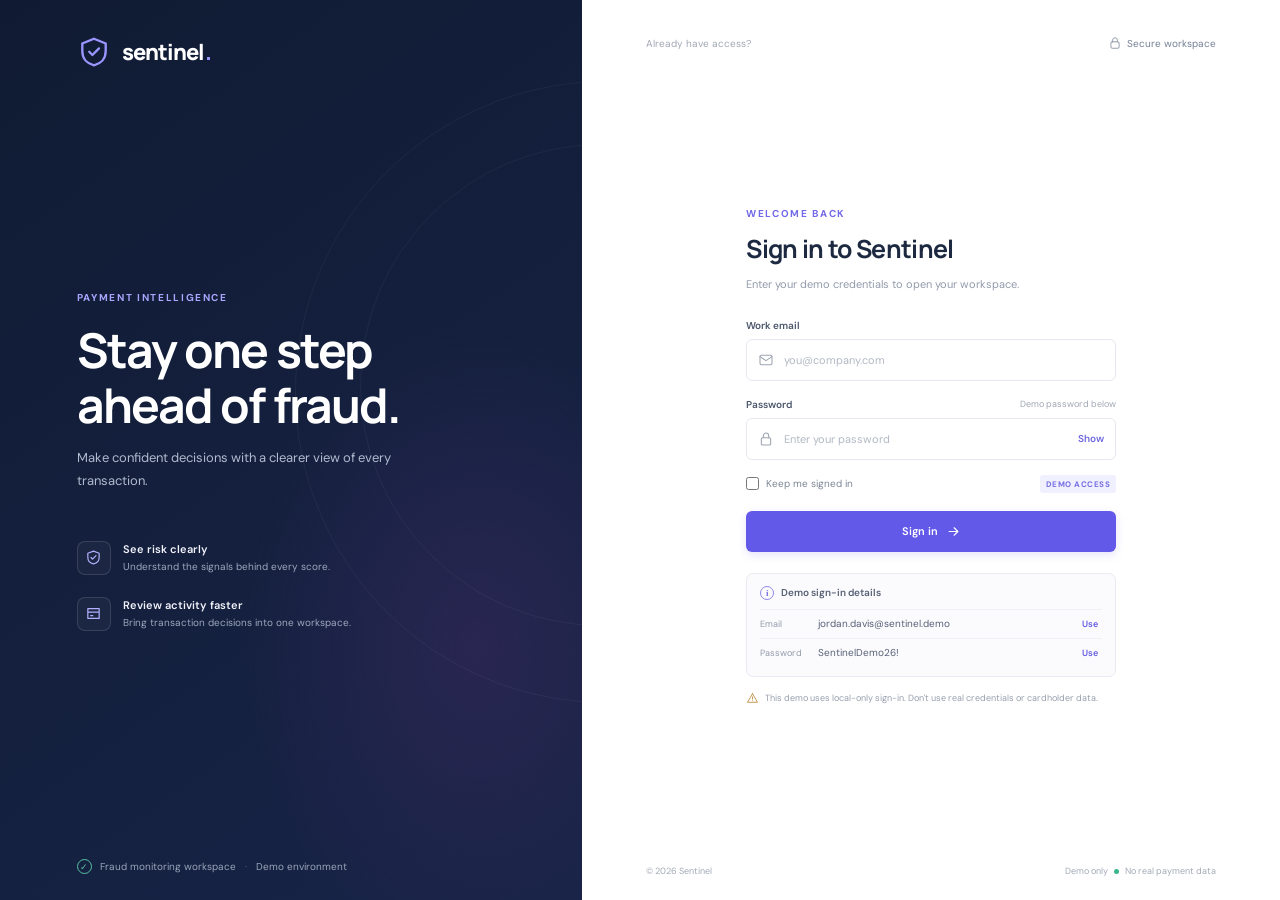
==== index.html @ fb44094c "Add files via upload" ====
<!doctype html>
<html lang="en">
  <head>
    <meta charset="UTF-8">
    <meta name="viewport" content="width=device-width, initial-scale=1">
    <meta name="theme-color" content="#101b33">
    <meta name="description" content="Sign in to Sentinel's credit card fraud monitoring demo.">
    <title>Sign in — Sentinel</title>
    <link rel="preconnect" href="https://fonts.googleapis.com">
    <link rel="preconnect" href="https://fonts.gstatic.com" crossorigin>
    <link href="https://fonts.googleapis.com/css2?family=DM+Sans:wght@400;500;600;700&family=Manrope:wght@400;500;600;700;800&display=swap" rel="stylesheet">
    <link rel="stylesheet" href="login.css">
    <script src="login.js" defer></script>
  </head>
  <body>
    <main class="login-page">
      <section class="brand-panel" aria-label="About Sentinel">
        <a class="brand" href="index.html" aria-label="Sentinel home">
          <span class="brand-mark" aria-hidden="true">
            <svg viewBox="0 0 32 32" fill="none"><path d="M16 3.5 27 8v7.2c0 7.2-4.7 11.8-11 13.3C9.7 27 5 22.4 5 15.2V8l11-4.5Z" stroke="currentColor" stroke-width="2.2"/><path d="m11.5 15.8 3 3 6.2-6.2" stroke="currentColor" stroke-width="2.2" stroke-linecap="round" stroke-linejoin="round"/></svg>
          </span>
          <span class="brand-name">sentinel<span>.</span></span>
        </a>

        <div class="brand-message">
          <span class="eyebrow">PAYMENT INTELLIGENCE</span>
          <h1>Stay one step<br>ahead of fraud.</h1>
          <p>Make confident decisions with a clearer view of every transaction.</p>
          <div class="trust-list">
            <div><span class="trust-icon" aria-hidden="true"><svg viewBox="0 0 24 24"><path d="M12 3 20 6v5.5c0 5.2-3.4 8.5-8 9.5-4.6-1-8-4.3-8-9.5V6l8-3Z"/><path d="m8.5 12 2.2 2.2 4.8-4.8"/></svg></span><span><strong>See risk clearly</strong><small>Understand the signals behind every score.</small></span></div>
            <div><span class="trust-icon" aria-hidden="true"><svg viewBox="0 0 24 24"><path d="M4 5h16v14H4zM4 10h16M8 15h3"/></svg></span><span><strong>Review activity faster</strong><small>Bring transaction decisions into one workspace.</small></span></div>
          </div>
        </div>

        <div class="brand-footer"><span class="footer-shield">✓</span> Fraud monitoring workspace <span class="footer-separator">·</span> Demo environment</div>
      </section>

      <section class="form-panel" aria-labelledby="login-heading">
        <div class="form-topline"><span>Already have access?</span><span class="secure-label"><svg viewBox="0 0 24 24" aria-hidden="true"><rect x="5" y="10" width="14" height="11" rx="2"/><path d="M8 10V7a4 4 0 0 1 8 0v3"/></svg> Secure workspace</span></div>
        <div class="login-card">
          <div class="mobile-brand">
            <span class="brand-mark" aria-hidden="true"><svg viewBox="0 0 32 32" fill="none"><path d="M16 3.5 27 8v7.2c0 7.2-4.7 11.8-11 13.3C9.7 27 5 22.4 5 15.2V8l11-4.5Z" stroke="currentColor" stroke-width="2.2"/><path d="m11.5 15.8 3 3 6.2-6.2" stroke="currentColor" stroke-width="2.2" stroke-linecap="round" stroke-linejoin="round"/></svg></span>
            <span class="brand-name">sentinel<span>.</span></span>
          </div>
          <span class="eyebrow form-eyebrow">WELCOME BACK</span>
          <h2 id="login-heading">Sign in to Sentinel</h2>
          <p class="login-subtitle">Enter your demo credentials to open your workspace.</p>

          <form id="login-form" novalidate>
            <label class="field-label" for="email">Work email</label>
            <div class="input-wrap">
              <svg viewBox="0 0 24 24" aria-hidden="true"><rect x="3" y="5" width="18" height="14" rx="2"/><path d="m3 7 9 6 9-6"/></svg>
              <input id="email" name="email" type="email" placeholder="you@company.com" autocomplete="username" required>
            </div>

            <div class="password-label-row"><label class="field-label" for="password">Password</label><span class="demo-password-hint">Demo password below</span></div>
            <div class="input-wrap">
              <svg viewBox="0 0 24 24" aria-hidden="true"><rect x="5" y="10" width="14" height="11" rx="2"/><path d="M8 10V7a4 4 0 0 1 8 0v3"/></svg>
              <input id="password" name="password" type="password" placeholder="Enter your password" autocomplete="current-password" required>
              <button class="password-toggle" id="password-toggle" type="button" aria-label="Show password">Show</button>
            </div>
            <div class="form-options">
              <label class="remember-label"><input id="remember-me" type="checkbox"><span>Keep me signed in</span></label>
              <span class="demo-badge">DEMO ACCESS</span>
            </div>
            <p class="form-error" id="form-error" role="alert" hidden></p>
            <button class="sign-in-button" type="submit">Sign in <svg viewBox="0 0 24 24" aria-hidden="true"><path d="M5 12h14m-6-6 6 6-6 6"/></svg></button>
          </form>

          <div class="demo-access">
            <div class="demo-access-heading"><span class="demo-key-icon" aria-hidden="true">i</span><strong>Demo sign-in details</strong></div>
            <div class="credential-row"><span>Email</span><code>jordan.davis@sentinel.demo</code><button type="button" class="copy-button" id="copy-email" aria-label="Use demo email">Use</button></div>
            <div class="credential-row"><span>Password</span><code>SentinelDemo26!</code><button type="button" class="copy-button" id="copy-password" aria-label="Use demo password">Use</button></div>
          </div>
          <p class="demo-disclaimer"><svg viewBox="0 0 24 24" aria-hidden="true"><path d="M12 3 2.8 19h18.4L12 3Z"/><path d="M12 9v4m0 3h.01"/></svg>This demo uses local-only sign-in. Don't use real credentials or cardholder data.</p>
        </div>
        <footer class="form-footer"><span>© 2026 Sentinel</span><span>Demo only <i></i> No real payment data</span></footer>
      </section>
    </main>
  </body>
</html>
---- login.css ----
:root {
  font-family: "DM Sans", -apple-system, BlinkMacSystemFont, "Segoe UI", sans-serif;
  color: #1b2740;
  background: #fff;
  font-synthesis: none;
  text-rendering: optimizeLegibility;
  --navy: #101b33;
  --purple: #6259e8;
  --muted: #8d96a6;
}
* { box-sizing: border-box; }
body { min-width: 350px; min-height: 100vh; margin: 0; }
button, input { font: inherit; }
button { cursor: pointer; }
button:focus-visible, a:focus-visible, input:focus-visible { outline: 3px solid #aaa5ff; outline-offset: 2px; }
.login-page { min-height: 100vh; display: grid; grid-template-columns: minmax(360px, .91fr) minmax(500px, 1.09fr); }
.brand-panel { min-height: 100vh; position: relative; display: flex; flex-direction: column; padding: 34px clamp(36px, 6vw, 82px) 26px; overflow: hidden; color: #fff; background: radial-gradient(ellipse at 82% 72%, #292652 0, transparent 35%), linear-gradient(145deg, #101b33 0%, #172447 100%); }
.brand-panel::before, .brand-panel::after { position: absolute; content: ""; border: 1px solid #ffffff0c; border-radius: 50%; pointer-events: none; }
.brand-panel::before { width: 480px; height: 480px; right: -260px; top: 16%; }
.brand-panel::after { width: 620px; height: 620px; right: -335px; top: 9%; }
.brand { position: relative; z-index: 1; display: inline-flex; align-items: center; gap: 10px; width: fit-content; color: white; text-decoration: none; }
.brand-mark { display: inline-grid; place-items: center; width: 35px; height: 35px; color: #9b95ff; }
.brand-mark svg { width: 34px; height: 34px; }
.brand-name { font: 800 22px Manrope, sans-serif; letter-spacing: -.9px; }
.brand-name span { color: #9b95ff; }
.brand-message { position: relative; z-index: 1; width: min(100%, 440px); margin: auto 0; padding: 68px 0 80px; }
.eyebrow { color: #aaa6ff; font-size: 10px; font-weight: 700; letter-spacing: 1.65px; }
.brand-message h1 { margin: 17px 0 13px; font: 700 clamp(34px, 4vw, 48px)/1.14 Manrope, sans-serif; letter-spacing: -1.9px; }
.brand-message > p { max-width: 350px; color: #b1bbcf; font-size: 13px; line-height: 1.8; }
.trust-list { display: grid; gap: 22px; margin-top: 48px; }
.trust-list > div { display: flex; align-items: center; gap: 12px; }
.trust-icon { width: 34px; height: 34px; display: grid; place-items: center; flex: none; color: #b3afff; border: 1px solid #ffffff20; border-radius: 8px; background: #ffffff09; }
.trust-icon svg { width: 17px; height: 17px; fill: none; stroke: currentColor; stroke-width: 1.7; stroke-linecap: round; stroke-linejoin: round; }
.trust-list strong, .trust-list small { display: block; }
.trust-list strong { color: #f2f3fa; font-size: 11px; font-weight: 600; }
.trust-list small { margin-top: 4px; color: #9ca8bd; font-size: 10px; }
.brand-footer { position: relative; z-index: 1; color: #99a5ba; font-size: 10px; }
.footer-shield { display: inline-grid; place-items: center; width: 15px; height: 15px; margin-right: 5px; border: 1px solid #58c2a2; border-radius: 50%; color: #58c2a2; font-size: 9px; }
.footer-separator { padding: 0 6px; color: #52607c; }
.form-panel { min-height: 100vh; position: relative; display: flex; flex-direction: column; align-items: center; justify-content: center; padding: 70px clamp(34px, 7vw, 100px) 55px; background: #fff; }
.form-topline { position: absolute; top: 36px; right: clamp(34px, 5vw, 72px); left: clamp(34px, 5vw, 72px); display: flex; justify-content: space-between; align-items: center; color: #a0a7b3; font-size: 10px; }
.secure-label { display: flex; align-items: center; gap: 5px; color: #748095; }
.secure-label svg { width: 14px; height: 14px; fill: none; stroke: #8f98a8; stroke-width: 1.6; stroke-linecap: round; stroke-linejoin: round; }
.login-card { width: min(100%, 370px); }
.mobile-brand { display: none; }
.form-eyebrow { color: #7169e8; }
.login-card h2 { margin: 9px 0 7px; color: #1c2940; font: 700 25px Manrope, sans-serif; letter-spacing: -.65px; }
.login-subtitle { color: #929bab; font-size: 11px; }
#login-form { margin-top: 28px; }
.field-label { display: block; margin-bottom: 7px; color: #4b566b; font-size: 10px; font-weight: 600; }
.password-label-row { display: flex; justify-content: space-between; align-items: center; margin-top: 17px; }
.password-label-row .field-label { margin-bottom: 7px; }
.demo-password-hint { margin-bottom: 7px; color: #a0a7b3; font-size: 9px; }
.input-wrap { height: 42px; display: flex; align-items: center; gap: 10px; padding: 0 11px; border: 1px solid #e5e8ef; border-radius: 6px; color: #9da5b2; background: white; transition: border .15s, box-shadow .15s; }
.input-wrap:focus-within { border-color: #928bf0; box-shadow: 0 0 0 3px #f0efff; }
.input-wrap > svg { width: 16px; height: 16px; flex: none; fill: none; stroke: currentColor; stroke-width: 1.6; stroke-linecap: round; stroke-linejoin: round; }
.input-wrap input { width: 100%; min-width: 0; height: 100%; padding: 0; border: 0; outline: 0; color: #344056; background: transparent; font-size: 11px; }
.input-wrap input::placeholder { color: #b2b8c3; }
.password-toggle { padding: 5px 0 5px 5px; border: 0; color: #6f68df; background: transparent; font-size: 10px; font-weight: 600; }
.form-options { display: flex; justify-content: space-between; align-items: center; margin: 15px 0 18px; }
.remember-label { display: inline-flex; align-items: center; gap: 7px; color: #7d8797; font-size: 10px; cursor: pointer; }
.remember-label input { width: 13px; height: 13px; margin: 0; accent-color: var(--purple); }
.demo-badge { padding: 4px 6px; border-radius: 3px; color: #746de2; background: #f1f0ff; font-size: 8px; font-weight: 700; letter-spacing: .5px; }
.form-error { margin: -6px 0 12px; color: #bd4350; font-size: 10px; line-height: 1.5; }
.sign-in-button { width: 100%; height: 41px; display: flex; justify-content: center; align-items: center; gap: 8px; border: 0; border-radius: 6px; color: white; background: var(--purple); box-shadow: 0 3px 8px #6259e82b; font-size: 11px; font-weight: 600; transition: background .15s, transform .15s; }
.sign-in-button:hover { background: #5148d3; }
.sign-in-button:active { transform: translateY(1px); }
.sign-in-button svg { width: 15px; height: 15px; fill: none; stroke: currentColor; stroke-width: 1.8; stroke-linecap: round; stroke-linejoin: round; }
.demo-access { margin-top: 21px; padding: 12px 13px 9px; border: 1px solid #e9eaf2; border-radius: 7px; background: #fbfbfd; }
.demo-access-heading { display: flex; align-items: center; gap: 7px; margin-bottom: 9px; color: #566176; font-size: 10px; }
.demo-access-heading strong { font-weight: 600; }
.demo-key-icon { display: grid; place-items: center; width: 14px; height: 14px; border: 1px solid #8f89e8; border-radius: 50%; color: #7770df; font: 600 9px Georgia, serif; }
.credential-row { min-height: 29px; display: grid; grid-template-columns: 53px 1fr 30px; align-items: center; gap: 5px; border-top: 1px solid #eff0f4; color: #929aaa; font-size: 9px; }
.credential-row code { color: #576177; font: 10px "DM Sans", sans-serif; }
.copy-button { padding: 4px; border: 0; color: #645ce0; background: transparent; text-align: right; font-size: 9px; font-weight: 600; }
.copy-button:hover { color: #3e37bc; }
.demo-disclaimer { display: flex; gap: 6px; margin-top: 15px; color: #969eac; font-size: 9px; line-height: 1.5; }
.demo-disclaimer svg { width: 13px; height: 13px; flex: none; fill: none; stroke: #c08b40; stroke-width: 1.6; stroke-linecap: round; stroke-linejoin: round; }
.form-footer { position: absolute; right: clamp(34px, 5vw, 72px); bottom: 23px; left: clamp(34px, 5vw, 72px); display: flex; justify-content: space-between; gap: 8px; color: #a2a9b5; font-size: 9px; }
.form-footer > span:last-child { display: inline-flex; align-items: center; gap: 6px; }
.form-footer i { width: 5px; height: 5px; border-radius: 50%; background: #39b68c; }

@media (max-width: 900px) {
  .login-page { grid-template-columns: minmax(300px, .8fr) minmax(420px, 1.2fr); }
  .brand-panel { padding-right: 35px; padding-left: 35px; }
  .form-panel { padding-right: 40px; padding-left: 40px; }
}
@media (max-width: 720px) {
  .login-page { grid-template-columns: 1fr; }
  .brand-panel { display: none; }
  .form-panel { min-height: 100vh; padding: 82px 25px 65px; }
  .form-topline { top: 22px; right: 24px; left: 24px; }
  .mobile-brand { display: flex; align-items: center; gap: 8px; margin-bottom: 35px; }
  .mobile-brand .brand-mark { width: 29px; height: 29px; }
  .mobile-brand .brand-mark svg { width: 29px; height: 29px; }
  .mobile-brand .brand-name { color: #17223b; font-size: 20px; }
  .form-footer { right: 24px; bottom: 18px; left: 24px; }
}
@media (max-width: 390px) {
  .form-panel { padding-right: 19px; padding-left: 19px; }
  .form-topline, .form-footer { right: 18px; left: 18px; }
  .form-topline { font-size: 9px; }
  .form-footer { font-size: 8px; }
}
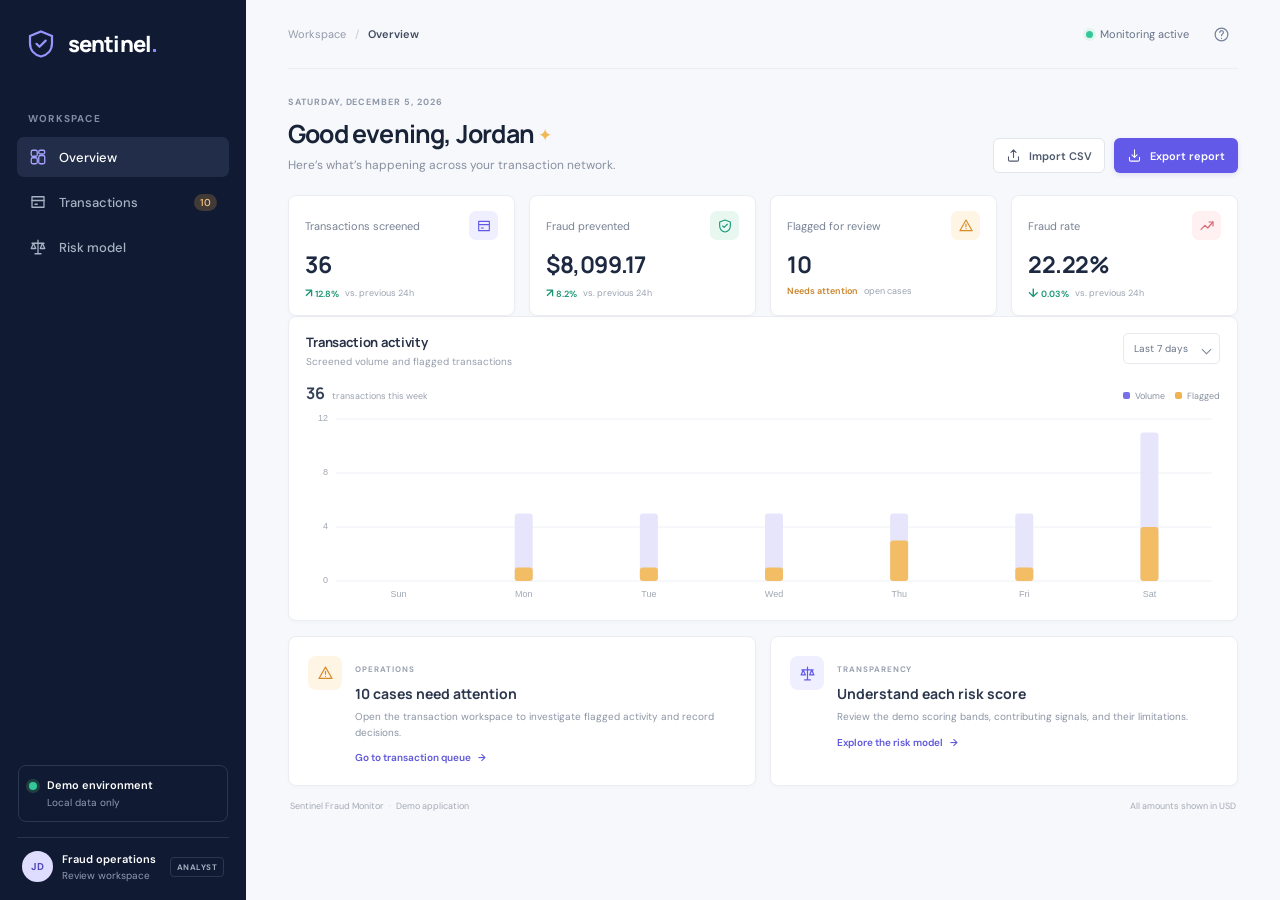
==== commit 5038d61e: "Separate overview, transaction queue, and risk model" ====
--- a/index.html
+++ b/index.html
@@ -4,78 +4,11 @@
     <meta charset="UTF-8">
     <meta name="viewport" content="width=device-width, initial-scale=1">
     <meta name="theme-color" content="#101b33">
-    <meta name="description" content="Sign in to Sentinel's credit card fraud monitoring demo.">
-    <title>Sign in — Sentinel</title>
-    <link rel="preconnect" href="https://fonts.googleapis.com">
-    <link rel="preconnect" href="https://fonts.gstatic.com" crossorigin>
-    <link href="https://fonts.googleapis.com/css2?family=DM+Sans:wght@400;500;600;700&family=Manrope:wght@400;500;600;700;800&display=swap" rel="stylesheet">
-    <link rel="stylesheet" href="login.css">
-    <script src="login.js" defer></script>
+    <meta name="description" content="Sentinel fraud operations overview.">
+    <meta http-equiv="refresh" content="0; url=dashboard.html">
+    <title>Sentinel — Fraud Operations</title>
   </head>
   <body>
-    <main class="login-page">
-      <section class="brand-panel" aria-label="About Sentinel">
-        <a class="brand" href="index.html" aria-label="Sentinel home">
-          <span class="brand-mark" aria-hidden="true">
-            <svg viewBox="0 0 32 32" fill="none"><path d="M16 3.5 27 8v7.2c0 7.2-4.7 11.8-11 13.3C9.7 27 5 22.4 5 15.2V8l11-4.5Z" stroke="currentColor" stroke-width="2.2"/><path d="m11.5 15.8 3 3 6.2-6.2" stroke="currentColor" stroke-width="2.2" stroke-linecap="round" stroke-linejoin="round"/></svg>
-          </span>
-          <span class="brand-name">sentinel<span>.</span></span>
-        </a>
-
-        <div class="brand-message">
-          <span class="eyebrow">PAYMENT INTELLIGENCE</span>
-          <h1>Stay one step<br>ahead of fraud.</h1>
-          <p>Make confident decisions with a clearer view of every transaction.</p>
-          <div class="trust-list">
-            <div><span class="trust-icon" aria-hidden="true"><svg viewBox="0 0 24 24"><path d="M12 3 20 6v5.5c0 5.2-3.4 8.5-8 9.5-4.6-1-8-4.3-8-9.5V6l8-3Z"/><path d="m8.5 12 2.2 2.2 4.8-4.8"/></svg></span><span><strong>See risk clearly</strong><small>Understand the signals behind every score.</small></span></div>
-            <div><span class="trust-icon" aria-hidden="true"><svg viewBox="0 0 24 24"><path d="M4 5h16v14H4zM4 10h16M8 15h3"/></svg></span><span><strong>Review activity faster</strong><small>Bring transaction decisions into one workspace.</small></span></div>
-          </div>
-        </div>
-
-        <div class="brand-footer"><span class="footer-shield">✓</span> Fraud monitoring workspace <span class="footer-separator">·</span> Demo environment</div>
-      </section>
-
-      <section class="form-panel" aria-labelledby="login-heading">
-        <div class="form-topline"><span>Already have access?</span><span class="secure-label"><svg viewBox="0 0 24 24" aria-hidden="true"><rect x="5" y="10" width="14" height="11" rx="2"/><path d="M8 10V7a4 4 0 0 1 8 0v3"/></svg> Secure workspace</span></div>
-        <div class="login-card">
-          <div class="mobile-brand">
-            <span class="brand-mark" aria-hidden="true"><svg viewBox="0 0 32 32" fill="none"><path d="M16 3.5 27 8v7.2c0 7.2-4.7 11.8-11 13.3C9.7 27 5 22.4 5 15.2V8l11-4.5Z" stroke="currentColor" stroke-width="2.2"/><path d="m11.5 15.8 3 3 6.2-6.2" stroke="currentColor" stroke-width="2.2" stroke-linecap="round" stroke-linejoin="round"/></svg></span>
-            <span class="brand-name">sentinel<span>.</span></span>
-          </div>
-          <span class="eyebrow form-eyebrow">WELCOME BACK</span>
-          <h2 id="login-heading">Sign in to Sentinel</h2>
-          <p class="login-subtitle">Enter your demo credentials to open your workspace.</p>
-
-          <form id="login-form" novalidate>
-            <label class="field-label" for="email">Work email</label>
-            <div class="input-wrap">
-              <svg viewBox="0 0 24 24" aria-hidden="true"><rect x="3" y="5" width="18" height="14" rx="2"/><path d="m3 7 9 6 9-6"/></svg>
-              <input id="email" name="email" type="email" placeholder="you@company.com" autocomplete="username" required>
-            </div>
-
-            <div class="password-label-row"><label class="field-label" for="password">Password</label><span class="demo-password-hint">Demo password below</span></div>
-            <div class="input-wrap">
-              <svg viewBox="0 0 24 24" aria-hidden="true"><rect x="5" y="10" width="14" height="11" rx="2"/><path d="M8 10V7a4 4 0 0 1 8 0v3"/></svg>
-              <input id="password" name="password" type="password" placeholder="Enter your password" autocomplete="current-password" required>
-              <button class="password-toggle" id="password-toggle" type="button" aria-label="Show password">Show</button>
-            </div>
-            <div class="form-options">
-              <label class="remember-label"><input id="remember-me" type="checkbox"><span>Keep me signed in</span></label>
-              <span class="demo-badge">DEMO ACCESS</span>
-            </div>
-            <p class="form-error" id="form-error" role="alert" hidden></p>
-            <button class="sign-in-button" type="submit">Sign in <svg viewBox="0 0 24 24" aria-hidden="true"><path d="M5 12h14m-6-6 6 6-6 6"/></svg></button>
-          </form>
-
-          <div class="demo-access">
-            <div class="demo-access-heading"><span class="demo-key-icon" aria-hidden="true">i</span><strong>Demo sign-in details</strong></div>
-            <div class="credential-row"><span>Email</span><code>jordan.davis@sentinel.demo</code><button type="button" class="copy-button" id="copy-email" aria-label="Use demo email">Use</button></div>
-            <div class="credential-row"><span>Password</span><code>SentinelDemo26!</code><button type="button" class="copy-button" id="copy-password" aria-label="Use demo password">Use</button></div>
-          </div>
-          <p class="demo-disclaimer"><svg viewBox="0 0 24 24" aria-hidden="true"><path d="M12 3 2.8 19h18.4L12 3Z"/><path d="M12 9v4m0 3h.01"/></svg>This demo uses local-only sign-in. Don't use real credentials or cardholder data.</p>
-        </div>
-        <footer class="form-footer"><span>© 2026 Sentinel</span><span>Demo only <i></i> No real payment data</span></footer>
-      </section>
-    </main>
+    <p>Opening the Sentinel workspace… <a href="dashboard.html">Continue to Overview</a></p>
   </body>
 </html>
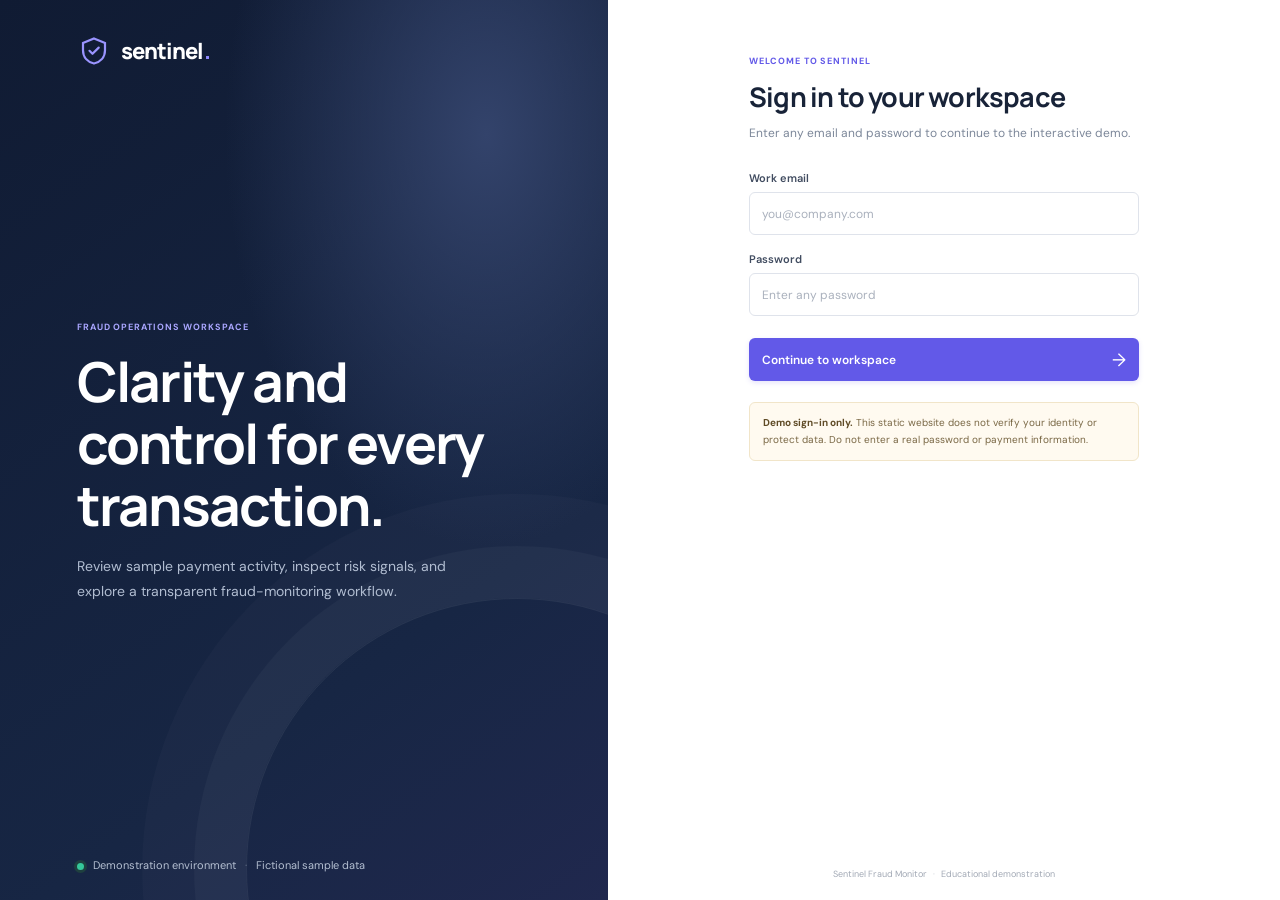
==== commit c7c740c9: "Add demo sign-in flow" ====
--- a/index.html
+++ b/index.html
@@ -4,11 +4,50 @@
     <meta charset="UTF-8">
     <meta name="viewport" content="width=device-width, initial-scale=1">
     <meta name="theme-color" content="#101b33">
-    <meta name="description" content="Sentinel fraud operations overview.">
-    <meta http-equiv="refresh" content="0; url=dashboard.html">
-    <title>Sentinel — Fraud Operations</title>
+    <meta name="description" content="Sign in to the Sentinel fraud monitoring demo workspace.">
+    <title>Sign in — Sentinel</title>
+    <link rel="preconnect" href="https://fonts.googleapis.com">
+    <link rel="preconnect" href="https://fonts.gstatic.com" crossorigin>
+    <link href="https://fonts.googleapis.com/css2?family=DM+Sans:wght@400;500;600;700&family=Manrope:wght@400;500;600;700;800&display=swap" rel="stylesheet">
+    <link rel="stylesheet" href="styles.css?v=20261026d">
+    <script src="login.js?v=20261026d" defer></script>
   </head>
-  <body>
-    <p>Opening the Sentinel workspace… <a href="dashboard.html">Continue to Overview</a></p>
+  <body class="login-page">
+    <main class="login-layout">
+      <section class="login-brand-panel" aria-label="Sentinel platform">
+        <a class="brand login-brand" href="index.html" aria-label="Sentinel home">
+          <span class="brand-mark" aria-hidden="true">
+            <svg viewBox="0 0 32 32" fill="none"><path d="M16 3.5 27 8v7.2c0 7.2-4.7 11.8-11 13.3C9.7 27 5 22.4 5 15.2V8l11-4.5Z" stroke="currentColor" stroke-width="2.2"/><path d="m11.5 15.8 3 3 6.2-6.2" stroke="currentColor" stroke-width="2.2" stroke-linecap="round" stroke-linejoin="round"/></svg>
+          </span>
+          <span class="brand-name">sentinel<span>.</span></span>
+        </a>
+        <div class="login-brand-copy">
+          <p class="eyebrow">FRAUD OPERATIONS WORKSPACE</p>
+          <h1>Clarity and control for every transaction.</h1>
+          <p>Review sample payment activity, inspect risk signals, and explore a transparent fraud-monitoring workflow.</p>
+        </div>
+        <div class="login-brand-footer"><span class="environment-dot"></span> Demonstration environment <span class="login-footer-divider">·</span> Fictional sample data</div>
+      </section>
+
+      <section class="login-form-panel" aria-labelledby="login-title">
+        <div class="login-form-wrap">
+          <span class="login-mobile-mark brand-mark" aria-hidden="true">
+            <svg viewBox="0 0 32 32" fill="none"><path d="M16 3.5 27 8v7.2c0 7.2-4.7 11.8-11 13.3C9.7 27 5 22.4 5 15.2V8l11-4.5Z" stroke="currentColor" stroke-width="2.2"/><path d="m11.5 15.8 3 3 6.2-6.2" stroke="currentColor" stroke-width="2.2" stroke-linecap="round" stroke-linejoin="round"/></svg>
+          </span>
+          <p class="eyebrow">WELCOME TO SENTINEL</p>
+          <h2 id="login-title">Sign in to your workspace</h2>
+          <p class="login-subtitle">Enter any email and password to continue to the interactive demo.</p>
+          <form id="login-form" class="login-form">
+            <label for="email">Work email</label>
+            <input id="email" name="email" type="email" autocomplete="username" placeholder="you@company.com" required>
+            <label for="password">Password</label>
+            <input id="password" name="password" type="password" autocomplete="current-password" placeholder="Enter any password" required>
+            <button class="button button-primary login-submit" type="submit">Continue to workspace <span aria-hidden="true">→</span></button>
+          </form>
+          <p class="login-notice"><strong>Demo sign-in only.</strong> This static website does not verify your identity or protect data. Do not enter a real password or payment information.</p>
+        </div>
+        <footer class="login-legal">Sentinel Fraud Monitor <span>·</span> Educational demonstration</footer>
+      </section>
+    </main>
   </body>
 </html>
--- a/styles.css
+++ b/styles.css
@@ -0,0 +1,393 @@
+:root {
+  font-family: "DM Sans", -apple-system, BlinkMacSystemFont, "Segoe UI", sans-serif;
+  color: #182338;
+  background: #f7f8fb;
+  font-synthesis: none;
+  text-rendering: optimizeLegibility;
+  --navy: #101b33;
+  --ink: #182338;
+  --muted: #7e8798;
+  --line: #e9ecf2;
+  --purple: #6259e8;
+  --green: #16a37b;
+  --amber: #e49a32;
+  --red: #dd5b65;
+}
+
+* { box-sizing: border-box; }
+body { margin: 0; min-width: 360px; min-height: 100vh; }
+button, input, select { font: inherit; }
+button { cursor: pointer; }
+button:focus-visible, a:focus-visible, select:focus-visible, input:focus-visible { outline: 3px solid #9c96fa; outline-offset: 2px; }
+.app-shell { min-height: 100vh; }
+.sidebar { width: 246px; position: fixed; inset: 0 auto 0 0; display: flex; flex-direction: column; padding: 27px 17px 16px; background: var(--navy); color: #fff; z-index: 2; }
+.brand { display: flex; gap: 10px; align-items: center; text-decoration: none; color: #fff; margin: 0 0 51px 7px; }
+.brand-mark { display: grid; place-items: center; width: 34px; height: 34px; color: #9a94ff; }
+.brand-mark svg { width: 32px; height: 32px; }
+.brand-name { font: 800 22px Manrope, sans-serif; letter-spacing: -.9px; }
+.brand-name span { color: #8f89ff; }
+.workspace-label { color: #828da4; font-size: 10px; font-weight: 700; letter-spacing: 1.2px; padding: 0 11px 12px; }
+.nav-list { display: grid; gap: 5px; }
+.nav-link { display: flex; align-items: center; gap: 12px; padding: 11px 12px; color: #a9b2c4; text-decoration: none; font-size: 13px; font-weight: 500; border-radius: 7px; transition: background .15s, color .15s; }
+.nav-link svg { width: 18px; height: 18px; fill: none; stroke: currentColor; stroke-width: 1.7; stroke-linecap: round; stroke-linejoin: round; }
+.nav-link.active, .nav-link:hover { color: white; background: #222e49; }
+.nav-link.active svg { color: #a9a3ff; }
+.nav-count { margin-left: auto; min-width: 22px; padding: 2px 6px; border-radius: 9px; text-align: center; color: #ffcb83; background: #423a37; font-size: 10px; }
+.sidebar-bottom { margin-top: auto; }
+.environment-card { display: flex; align-items: flex-start; gap: 10px; padding: 12px 10px; margin: 0 1px 15px; border: 1px solid #2a3752; border-radius: 8px; }
+.environment-dot, .live-indicator span, .local-data-label span, .simulate-dot { width: 8px; height: 8px; background: #35c79a; border-radius: 50%; flex: none; }
+.environment-dot { margin-top: 4px; box-shadow: 0 0 0 3px #1e403f; }
+.environment-card strong, .environment-card small, .profile-copy strong, .profile-copy small { display: block; }
+.environment-card strong { font-size: 11px; font-weight: 600; }
+.environment-card small { color: #909bb1; margin-top: 4px; font-size: 10px; }
+.profile { display: flex; align-items: center; gap: 9px; padding: 13px 5px 2px; border-top: 1px solid #28334c; }
+.avatar { display: grid; place-items: center; width: 31px; height: 31px; background: #dedcff; color: #4f48b9; border-radius: 50%; font-size: 10px; font-weight: 700; }
+.profile-copy strong { font-size: 11px; font-weight: 600; }
+.profile-copy small { margin-top: 3px; color: #909bb1; font-size: 10px; }
+.profile-tag { margin-left: auto; padding: 4px 6px; border: 1px solid #2a3752; border-radius: 4px; color: #a5adbf; font-size: 8px; font-weight: 700; letter-spacing: .5px; }
+.sign-out-link { text-decoration: none; }
+.sign-out-link:hover { color: #fff; border-color: #67718a; }
+.icon-button { width: 34px; height: 34px; padding: 8px; display: inline-grid; place-items: center; background: transparent; color: #758099; border: 0; border-radius: 6px; }
+.icon-button:hover { background: #f0f1f6; color: var(--ink); }
+.icon-button svg, .button svg, .search-field svg { width: 17px; height: 17px; fill: none; stroke: currentColor; stroke-width: 1.7; stroke-linecap: round; stroke-linejoin: round; }
+.profile-menu { margin-left: auto; color: #929db1; }
+.main-content { max-width: 1600px; margin-left: 246px; padding: 0 42px 22px; }
+.topbar { height: 69px; display: flex; align-items: center; justify-content: space-between; border-bottom: 1px solid #eceef3; }
+.breadcrumbs { display: flex; gap: 9px; align-items: center; color: #929aab; font-size: 11px; }
+.breadcrumbs a { color: #929aab; text-decoration: none; }
+.breadcrumbs a:hover { color: var(--purple); }
+.breadcrumbs strong { color: #404b60; font-weight: 600; }
+.breadcrumb-slash { color: #c6cad3; }
+.topbar-actions { display: flex; align-items: center; gap: 15px; }
+.live-indicator { display: flex; align-items: center; gap: 7px; color: #667287; font-size: 11px; }
+.live-indicator span { width: 7px; height: 7px; box-shadow: 0 0 0 3px #e2f6ef; }
+.page-heading { display: flex; align-items: flex-end; justify-content: space-between; gap: 20px; padding: 27px 0 22px; }
+.eyebrow { color: #9099a9; font-size: 9px; letter-spacing: .95px; font-weight: 700; }
+h1, h2, p { margin: 0; }
+h1 { margin-top: 8px; color: var(--ink); font: 700 25px Manrope, sans-serif; letter-spacing: -.8px; }
+.wave { color: #f1b858; font-size: 17px; vertical-align: 2px; }
+.page-subtitle { margin-top: 6px; color: #8790a0; font-size: 12px; }
+.heading-actions { display: flex; gap: 9px; }
+.button { min-height: 35px; display: inline-flex; justify-content: center; align-items: center; gap: 8px; padding: 0 12px; border: 1px solid transparent; border-radius: 6px; font-size: 11px; font-weight: 600; transition: background .15s, border .15s, transform .15s; }
+.button:active { transform: translateY(1px); }
+.button svg { width: 15px; height: 15px; }
+.button-secondary { background: #fff; border-color: #e2e5ec; color: #4e596c; }
+.button-secondary:hover { background: #f7f7fb; border-color: #c8cce1; }
+.button-primary { color: white; background: var(--purple); box-shadow: 0 2px 5px #6259e829; }
+.button-primary:hover { background: #5148d3; }
+.button-text { color: #5f57d9; background: transparent; padding: 0 5px; }
+.button-text:hover { background: #f5f4ff; }
+.metrics-grid { display: grid; grid-template-columns: repeat(4, minmax(0, 1fr)); gap: 14px; }
+.metric-card, .panel { background: white; border: 1px solid #ebedf2; border-radius: 8px; box-shadow: 0 2px 5px #15213c05; }
+.metric-card { min-height: 121px; padding: 15px 16px 13px; }
+.metric-top { display: flex; justify-content: space-between; align-items: center; }
+.metric-label { color: #788294; font-size: 11px; }
+.metric-icon { width: 29px; height: 29px; display: grid; place-items: center; border-radius: 7px; }
+.metric-icon svg { width: 16px; height: 16px; fill: none; stroke: currentColor; stroke-width: 1.7; stroke-linecap: round; stroke-linejoin: round; }
+.metric-icon.indigo { color: #6259e8; background: #f0efff; }
+.metric-icon.mint { color: #159a78; background: #e8f8f1; }
+.metric-icon.amber { color: #d98b23; background: #fff5e5; }
+.metric-icon.rose { color: #d76572; background: #fff0f1; }
+.metric-value { margin-top: 8px; color: #1d2940; font: 700 23px Manrope, sans-serif; letter-spacing: -.5px; }
+.metric-foot { display: flex; align-items: center; gap: 6px; margin-top: 5px; color: #9aa2b0; font-size: 9px; }
+.trend-positive { color: #189573; font-weight: 600; }
+.trend-positive span { font-size: 12px; }
+.trend-neutral { color: #ca842b; font-weight: 600; }
+.content-grid { display: grid; grid-template-columns: minmax(0, 1.8fr) minmax(285px, 1fr); gap: 14px; margin-top: 15px; }
+.overview-chart-section { margin-top: 0; }
+.overview-chart-section .chart-panel { height: 305px; }
+.overview-chart-section .chart-wrap { height: 192px; }
+.overview-lower-grid { display: grid; grid-template-columns: repeat(2, minmax(0, 1fr)); gap: 14px; margin-top: 15px; }
+.overview-insight-card { display: flex; gap: 13px; min-height: 140px; padding: 19px; }
+.overview-insight-icon { width: 34px; height: 34px; display: grid; place-items: center; flex: none; border-radius: 8px; }
+.overview-insight-icon svg { width: 17px; height: 17px; fill: none; stroke: currentColor; stroke-width: 1.7; stroke-linecap: round; stroke-linejoin: round; }
+.overview-insight-icon.amber { color: #d98b23; background: #fff5e5; }
+.overview-insight-icon.indigo { color: #6259e8; background: #f0efff; }
+.overview-insight-card .eyebrow { color: #9aa2b1; font-size: 8px; }
+.overview-insight-card h2 { margin-top: 7px; color: #2c374d; font: 700 14px Manrope, sans-serif; }
+.overview-insight-card p { margin-top: 6px; color: #8c95a4; font-size: 10px; line-height: 1.55; }
+.overview-action-link { display: inline-flex; gap: 7px; align-items: center; margin-top: 11px; color: #5f57d9; text-decoration: none; font-size: 10px; font-weight: 600; }
+.overview-action-link:hover { color: #3932b2; }
+.panel { min-width: 0; }
+.chart-panel, .risk-panel { height: 269px; padding: 16px 17px 12px; }
+.panel-heading { display: flex; align-items: flex-start; justify-content: space-between; gap: 10px; }
+.panel-heading h2, .transactions-heading h2 { color: #283349; font: 700 13px Manrope, sans-serif; letter-spacing: -.15px; }
+.panel-heading p, .transactions-heading p { margin-top: 4px; color: #969eac; font-size: 10px; }
+.select-wrap { position: relative; display: inline-flex; }
+.select-wrap::after { content: ""; position: absolute; right: 10px; top: 13px; width: 6px; height: 6px; border-right: 1.4px solid #7c8595; border-bottom: 1.4px solid #7c8595; transform: rotate(45deg); pointer-events: none; }
+select { min-height: 31px; padding: 0 27px 0 10px; appearance: none; border: 1px solid #e7e9ef; border-radius: 5px; outline-offset: 2px; background: #fff; color: #697487; font-size: 10px; cursor: pointer; }
+.select-wrap select:focus-visible { outline: 3px solid #9c96fa; }
+.chart-summary { display: flex; align-items: baseline; gap: 7px; margin-top: 14px; color: #9aa1af; font-size: 9px; }
+.chart-summary > strong { color: #344057; font: 700 16px Manrope, sans-serif; }
+.chart-legend { display: inline-flex; align-items: center; gap: 5px; margin-left: auto; color: #8992a1; }
+.chart-legend i { width: 7px; height: 7px; background: #7770ea; border-radius: 2px; margin-left: 5px; }
+.chart-legend .legend-flagged { background: #f1b351; }
+.chart-wrap { height: 158px; margin-top: 7px; }
+#activity-chart { width: 100%; height: 100%; }
+.subtle-button { margin-top: -5px; }
+.risk-body { display: flex; align-items: center; justify-content: center; gap: clamp(15px, 5vw, 44px); height: 165px; }
+.donut-wrap { display: grid; place-items: center; }
+.donut { width: 124px; height: 124px; position: relative; display: grid; place-items: center; border-radius: 50%; background: conic-gradient(#635be7 0deg 180deg, #e7a543 180deg 255deg, #36b18b 255deg 360deg); }
+.donut::after { position: absolute; content: ""; inset: 13px; border-radius: 50%; background: white; }
+.donut-center { position: relative; z-index: 1; display: grid; gap: 2px; text-align: center; }
+.donut-center strong { color: #27334a; font: 700 23px Manrope, sans-serif; }
+.donut-center span { color: #9aa2af; font-size: 9px; }
+.risk-legend { display: grid; gap: 13px; min-width: 96px; }
+.risk-legend > div { display: grid; grid-template-columns: 8px 1fr auto; gap: 7px; align-items: center; color: #7d8798; font-size: 10px; }
+.risk-legend strong { color: #303b51; font-size: 10px; }
+.risk-key { width: 7px; height: 7px; border-radius: 2px; }
+.risk-key.low { background: #36b18b; }.risk-key.medium { background: #e7a543; }.risk-key.high { background: #635be7; }
+.model-note { min-height: 30px; display: flex; align-items: center; gap: 7px; padding: 0 8px; border-radius: 5px; color: #81899a; background: #f7f8fb; font-size: 9px; }
+.note-icon { display: grid; place-items: center; width: 13px; height: 13px; border: 1px solid #aab1c0; border-radius: 50%; font: 600 9px Georgia, serif; }
+.transactions-panel { margin-top: 15px; overflow: hidden; }
+.transaction-summary-grid { display: grid; grid-template-columns: repeat(3, minmax(0, 1fr)); gap: 14px; margin-top: 0; }
+.transaction-summary-grid .metric-card { min-height: 111px; }
+.transactions-page-panel { margin-top: 16px; }
+.transactions-page-panel .transactions-heading { padding: 18px 19px 15px; }
+.transactions-page-panel .filter-bar { padding-top: 2px; }
+.transactions-page-panel .search-field { width: min(380px, 48%); }
+.model-disclaimer { display: flex; align-items: flex-start; gap: 11px; padding: 15px 17px; border: 1px solid #f3e5c6; border-radius: 8px; background: #fffaf0; }
+.model-disclaimer-icon { display: grid; place-items: center; width: 19px; height: 19px; flex: none; border: 1px solid #d9a44d; border-radius: 50%; color: #a7782d; font: 600 12px Georgia, serif; }
+.model-disclaimer strong { color: #735827; font-size: 11px; }
+.model-disclaimer p { margin-top: 4px; color: #927e5d; font-size: 10px; line-height: 1.5; }
+.risk-overview-grid { display: grid; grid-template-columns: minmax(0, 1.2fr) minmax(250px, .8fr); gap: 14px; margin-top: 14px; }
+.model-distribution-panel, .model-method-panel, .threshold-panel { padding: 18px; }
+.risk-body-large { height: 205px; gap: clamp(25px, 7vw, 70px); }
+.risk-body-large .donut { width: 150px; height: 150px; }
+.risk-body-large .donut::after { inset: 16px; }
+.risk-body-large .risk-legend { min-width: 120px; gap: 17px; }
+.risk-body-large .risk-legend > div { font-size: 11px; }
+.risk-body-large .risk-legend strong { font-size: 11px; }
+.score-equation { display: flex; justify-content: space-between; align-items: center; padding: 17px 1px; color: #778194; font-size: 11px; }
+.score-equation strong { color: #3b465b; font: 700 15px Manrope, sans-serif; }
+.equation-divider { border-top: 1px solid #eff0f4; }
+.equation-result { display: flex; justify-content: space-between; align-items: center; margin-top: 7px; padding: 13px 12px; border-radius: 6px; color: #5149cc; background: #f3f2ff; font-size: 11px; font-weight: 600; }
+.equation-result strong { font: 700 17px Manrope, sans-serif; }
+.equation-caption { margin-top: 11px; color: #929aaa; font-size: 9px; line-height: 1.5; }
+.model-rules-section { margin-top: 27px; }
+.section-heading { display: flex; justify-content: space-between; margin-bottom: 13px; }
+.section-heading h2 { margin-top: 5px; color: #283349; font: 700 16px Manrope, sans-serif; letter-spacing: -.3px; }
+.section-heading > div > p:last-child { margin-top: 5px; color: #929aaa; font-size: 10px; }
+.rule-grid { display: grid; grid-template-columns: repeat(2, minmax(0, 1fr)); gap: 11px; }
+.rule-card { display: flex; gap: 13px; min-height: 122px; padding: 16px; }
+.rule-icon { width: 33px; height: 33px; display: grid; place-items: center; flex: none; border-radius: 8px; }
+.rule-icon svg { width: 17px; height: 17px; fill: none; stroke: currentColor; stroke-width: 1.65; stroke-linecap: round; stroke-linejoin: round; }
+.rule-icon.indigo { color: #6259e8; background: #f0efff; }
+.rule-icon.amber { color: #d98b23; background: #fff5e5; }
+.rule-icon.rose { color: #d76572; background: #fff0f1; }
+.rule-icon.mint { color: #159a78; background: #e8f8f1; }
+.rule-category { color: #a0a7b4; font-size: 8px; font-weight: 700; letter-spacing: .8px; }
+.rule-card h3 { margin-top: 5px; color: #3b465a; font: 700 11px Manrope, sans-serif; }
+.rule-card p { margin-top: 5px; color: #8992a1; font-size: 9px; line-height: 1.55; }
+.model-threshold-section { margin-top: 14px; }
+.threshold-panel { padding-bottom: 10px; }
+.threshold-list { display: grid; gap: 0; margin-top: 13px; }
+.threshold-row { min-height: 48px; display: grid; grid-template-columns: 72px minmax(60px,1fr) 48px minmax(120px, .8fr); gap: 12px; align-items: center; border-top: 1px solid #f0f1f5; }
+.threshold-track { height: 6px; overflow: hidden; border-radius: 4px; background: #f0f1f5; }
+.threshold-track i { display: block; height: 100%; border-radius: inherit; }
+.threshold-low { width: 35%; background: #36b18b; }
+.threshold-medium { width: 65%; background: #e7a543; }
+.threshold-high { width: 100%; background: #d86a75; }
+.threshold-row > strong { color: #546075; font-size: 10px; }
+.threshold-description { color: #9099a8; font-size: 9px; }
+.transactions-heading { display: flex; justify-content: space-between; align-items: center; padding: 15px 17px 13px; }
+.title-with-count { display: flex; align-items: center; gap: 8px; }
+.table-count { min-width: 20px; padding: 3px 6px; border-radius: 8px; text-align: center; color: #665fe0; background: #f0efff; font-size: 9px; font-weight: 600; }
+.simulate-dot { width: 7px; height: 7px; background: #7a72ec; }
+.filter-bar { display: flex; align-items: center; gap: 8px; padding: 0 17px 12px; }
+.search-field { height: 32px; width: min(285px, 38%); display: flex; align-items: center; gap: 7px; padding: 0 9px; border: 1px solid #e7e9ef; border-radius: 5px; color: #9ba3b0; }
+.search-field svg { width: 14px; height: 14px; flex: none; }
+.search-field input { width: 100%; min-width: 0; border: 0; outline: none; color: #354158; background: transparent; font-size: 10px; }
+.search-field input::placeholder { color: #a0a7b3; }
+.search-field:focus-within { border-color: #9690ef; box-shadow: 0 0 0 2px #ecebff; }
+.filter-select select { height: 32px; min-height: 32px; }
+.filter-select::after { top: 12px; }
+.export-small { min-height: 32px; margin-left: auto; }
+.export-small svg { width: 14px; height: 14px; }
+.table-wrap { overflow-x: auto; border-top: 1px solid #eff0f4; }
+table { width: 100%; border-collapse: collapse; text-align: left; white-space: nowrap; }
+thead { background: #fbfbfd; }
+th { height: 33px; padding: 0 11px; color: #9ba2af; font-size: 8px; font-weight: 700; letter-spacing: .5px; }
+th:first-child, td:first-child { padding-left: 17px; }
+td { height: 49px; padding: 0 11px; border-top: 1px solid #f0f1f5; color: #667184; font-size: 10px; }
+tbody tr:hover { background: #fbfbfe; }
+.transaction-cell { display: flex; align-items: center; gap: 9px; }
+.merchant-icon { display: grid; place-items: center; width: 28px; height: 28px; border-radius: 7px; color: #655ce0; background: #f0efff; font-size: 11px; font-weight: 700; }
+.merchant-icon.food { color: #d58b36; background: #fff5e9; }
+.merchant-icon.travel { color: #408bb2; background: #edf7fb; }
+.merchant-icon.retail { color: #be6783; background: #fff0f5; }
+.transaction-copy strong, .transaction-copy small, .cardholder strong, .cardholder small { display: block; }
+.transaction-copy strong, .cardholder strong { color: #354057; font-size: 10px; font-weight: 600; }
+.transaction-copy small, .cardholder small { margin-top: 3px; color: #a0a7b3; font-size: 9px; }
+.amount { color: #344056; font-weight: 600; }
+.location { color: #677286; }
+.risk-badge, .status-badge { display: inline-flex; align-items: center; gap: 5px; padding: 4px 7px; border-radius: 4px; font-size: 9px; font-weight: 600; }
+.risk-badge::before, .status-badge::before { content: ""; width: 5px; height: 5px; border-radius: 50%; background: currentColor; }
+.risk-badge.high { color: #cf5967; background: #fff0f1; }
+.risk-badge.medium { color: #bd812e; background: #fff6e9; }
+.risk-badge.low { color: #168c6c; background: #eaf8f2; }
+.status-badge.review { color: #bb7e2b; background: #fff7e9; }
+.status-badge.approved { color: #168c6c; background: #eaf8f2; }
+.status-badge.blocked { color: #cc5362; background: #fff0f1; }
+.row-actions { display: flex; justify-content: flex-end; align-items: center; gap: 2px; }
+.row-action { border: 0; padding: 5px; border-radius: 4px; color: #788295; background: transparent; font-size: 9px; }
+.row-action:hover { color: #5d55d8; background: #f0efff; }
+.empty-state { display: grid; justify-items: center; gap: 7px; padding: 32px 12px; color: #9098a8; font-size: 10px; }
+.empty-state strong { color: #465167; font-size: 12px; }
+.empty-icon { font-size: 23px; }
+.empty-state .button { margin-top: 5px; }
+.table-footer { min-height: 38px; display: flex; align-items: center; justify-content: space-between; gap: 10px; padding: 0 17px; border-top: 1px solid #eff0f4; color: #929aaa; font-size: 9px; }
+.local-data-label { display: flex; align-items: center; gap: 6px; }
+.local-data-label span { width: 6px; height: 6px; background: #a4abc0; }
+.page-footer { display: flex; justify-content: space-between; padding: 14px 2px 0; color: #a4aab6; font-size: 9px; }
+.page-footer span span { color: #d0d3da; padding: 0 3px; }
+.drawer-backdrop { position: fixed; inset: 0; z-index: 5; background: #111a2a5c; }
+.detail-drawer { position: fixed; z-index: 6; top: 0; right: 0; width: min(440px, 100vw); height: 100vh; display: flex; flex-direction: column; background: #fff; box-shadow: -12px 0 36px #101b331c; }
+[hidden] { display: none !important; }
+.drawer-header { display: flex; justify-content: space-between; align-items: flex-start; padding: 22px 22px 18px; border-bottom: 1px solid var(--line); }
+.drawer-header h2 { margin-top: 6px; font: 700 18px Manrope, sans-serif; }
+.drawer-content { overflow: auto; padding: 18px 22px; }
+.drawer-amount { padding: 15px; border-radius: 8px; background: #f7f7fb; }
+.drawer-amount span { color: #8b94a3; font-size: 10px; }
+.drawer-amount strong { display: block; margin-top: 5px; color: #202c43; font: 700 26px Manrope, sans-serif; }
+.drawer-section-title { margin: 22px 0 12px; color: #39445a; font: 700 11px Manrope, sans-serif; }
+.detail-grid { display: grid; grid-template-columns: 1fr 1fr; gap: 17px 12px; }
+.detail-item span { display: block; color: #969eac; font-size: 9px; }
+.detail-item strong { display: block; margin-top: 5px; color: #354057; font-size: 11px; font-weight: 600; overflow-wrap: anywhere; }
+.score-explanation { padding: 12px; border: 1px solid #eeeef4; border-radius: 7px; }
+.score-explanation > p { color: #858e9d; font-size: 10px; line-height: 1.5; }
+.signal-list { display: grid; gap: 9px; margin-top: 12px; }
+.signal { display: flex; align-items: center; gap: 8px; color: #586478; font-size: 10px; }
+.signal-dot { width: 6px; height: 6px; border-radius: 50%; background: #d7a046; }
+.signal-dot.positive { background: #28a47e; }
+.drawer-actions { display: flex; gap: 9px; margin-top: auto; padding: 15px 22px; border-top: 1px solid var(--line); }
+.drawer-actions .button { flex: 1; }
+.toast-region { position: fixed; z-index: 10; right: 20px; bottom: 20px; display: grid; gap: 8px; }
+.toast { padding: 11px 15px; color: #fff; background: #1c2941; border-radius: 7px; box-shadow: 0 5px 20px #101b3333; font-size: 11px; animation: toast-in .2s ease-out; }
+@keyframes toast-in { from { opacity: 0; transform: translateY(5px); } to { opacity: 1; transform: translateY(0); } }
+.sr-only { position: absolute; top: 0; left: 0; width: 1px; height: 1px; padding: 0; margin: -1px; overflow: hidden; clip: rect(0,0,0,0); clip-path: inset(50%); white-space: nowrap; border: 0; }
+
+.login-page { min-width: 320px; background: #fff; }
+.login-layout { min-height: 100vh; display: grid; grid-template-columns: minmax(360px, .95fr) minmax(420px, 1.05fr); }
+.login-brand-panel { position: relative; display: flex; flex-direction: column; justify-content: space-between; min-height: 100vh; padding: 34px clamp(30px, 6vw, 88px) 28px; overflow: hidden; color: #fff; background: radial-gradient(ellipse at 80% 15%, #33436b 0, transparent 38%), linear-gradient(145deg, #101b33, #172644 70%, #20284e); }
+.login-brand-panel::after { position: absolute; right: -180px; bottom: -240px; width: 540px; height: 540px; border: 1px solid #ffffff12; border-radius: 50%; content: ""; box-shadow: 0 0 0 52px #ffffff08, 0 0 0 104px #ffffff05; pointer-events: none; }
+.login-brand { position: relative; z-index: 1; margin: 0; }
+.login-brand-copy { position: relative; z-index: 1; max-width: 510px; margin: auto 0; padding: 70px 0; }
+.login-brand-copy .eyebrow { color: #aaa6ff; }
+.login-brand-copy h1 { max-width: 470px; margin-top: 18px; color: white; font-size: clamp(34px, 4.3vw, 56px); line-height: 1.12; letter-spacing: -1.8px; }
+.login-brand-copy > p:last-child { max-width: 420px; margin-top: 18px; color: #b1bdd1; font-size: 14px; line-height: 1.8; }
+.login-brand-footer { position: relative; z-index: 1; display: flex; align-items: center; gap: 9px; color: #b4bfd1; font-size: 11px; }
+.login-brand-footer .environment-dot { width: 7px; height: 7px; }
+.login-footer-divider { color: #68768e; }
+.login-form-panel { display: flex; flex-direction: column; justify-content: center; align-items: center; padding: 55px clamp(28px, 7vw, 104px) 20px; }
+.login-form-wrap { width: min(100%, 390px); }
+.login-form-wrap > .eyebrow { color: var(--purple); }
+.login-form-wrap h2 { margin-top: 11px; color: var(--ink); font: 700 27px Manrope, sans-serif; letter-spacing: -.8px; }
+.login-subtitle { margin-top: 9px; color: #7c8799; font-size: 12px; line-height: 1.6; }
+.login-form { display: grid; margin-top: 28px; }
+.login-form label { margin: 0 0 7px; color: #414c60; font-size: 11px; font-weight: 600; }
+.login-form input { width: 100%; height: 43px; margin-bottom: 17px; padding: 0 12px; border: 1px solid #dfe3eb; border-radius: 6px; color: var(--ink); background: white; font-size: 12px; }
+.login-form input::placeholder { color: #aab1bd; }
+.login-form input:focus { border-color: #8c84f2; outline: 3px solid #9c96fa33; }
+.login-submit { min-height: 43px; margin-top: 5px; font-size: 12px; }
+.login-submit span { margin-left: auto; font-size: 18px; font-weight: 400; }
+.login-notice { margin-top: 21px; padding: 12px 13px; border: 1px solid #f1e5c9; border-radius: 6px; color: #796744; background: #fffaf0; font-size: 10px; line-height: 1.65; }
+.login-notice strong { color: #5f4b26; }
+.login-legal { width: min(100%, 390px); margin-top: auto; padding-top: 36px; color: #a2a9b5; font-size: 9px; text-align: center; }
+.login-legal span { padding: 0 4px; color: #c7cbd2; }
+.login-mobile-mark { display: none; }
+
+@media (min-width: 1500px) { .main-content { margin-right: auto; } .metrics-grid { gap: 18px; } .content-grid { gap: 18px; } }
+@media (max-width: 1100px) {
+  .sidebar { width: 205px; }
+  .main-content { margin-left: 205px; padding: 0 25px 20px; }
+  .content-grid { grid-template-columns: minmax(0, 1.5fr) minmax(265px, 1fr); }
+  .metric-card { padding-right: 11px; padding-left: 11px; }
+  .filter-bar { gap: 6px; }
+  .search-field { width: min(220px, 34%); }
+  .filter-select select { padding-left: 7px; padding-right: 22px; }
+  .risk-overview-grid { grid-template-columns: 1fr 1fr; }
+  td { padding-right: 8px; padding-left: 8px; }
+  th { padding-right: 8px; padding-left: 8px; }
+}
+@media (max-width: 820px) {
+  .login-layout { grid-template-columns: minmax(260px, .8fr) minmax(390px, 1.2fr); }
+  .login-brand-panel { padding-right: 30px; padding-left: 30px; }
+  .sidebar { width: 66px; padding-right: 9px; padding-left: 9px; }
+  .brand { justify-content: center; margin-left: 0; margin-right: 0; }
+  .brand-name, .workspace-label, .nav-link:not(.active)::after, .nav-link { font-size: 0; }
+  .nav-link { justify-content: center; min-height: 41px; padding: 10px; }
+  .nav-link svg { width: 19px; height: 19px; }
+  .nav-link.active { font-size: 0; }
+  .nav-count { position: absolute; transform: translate(12px,-12px); min-width: 14px; padding: 2px 3px; font-size: 8px; }
+  .environment-card { justify-content: center; padding: 9px 5px; }
+  .environment-card > div, .profile-copy, .profile-tag { display: none; }
+  .profile { justify-content: center; padding-top: 13px; }
+  .profile { flex-direction: column; gap: 7px; }
+  .profile-menu { display: grid; margin: 0; }
+  .main-content { margin-left: 66px; padding: 0 20px 18px; }
+  .page-heading { align-items: flex-start; flex-direction: column; gap: 13px; }
+  .heading-actions { width: 100%; }
+  .heading-actions .button { flex: 1; }
+  .content-grid { grid-template-columns: 1fr; }
+  .overview-lower-grid { grid-template-columns: 1fr; }
+  .risk-panel { height: auto; }
+  .risk-body { height: 145px; }
+  .risk-legend { grid-template-columns: repeat(3, 1fr); min-width: 0; }
+  .risk-legend > div { grid-template-columns: 8px 1fr; }
+  .risk-legend strong { grid-column: 2; }
+  .risk-overview-grid { grid-template-columns: 1fr; }
+  .transaction-summary-grid { grid-template-columns: repeat(3, minmax(0, 1fr)); gap: 9px; }
+  .transaction-summary-grid .metric-card { padding: 11px; }
+  .transaction-summary-grid .metric-label { max-width: 105px; }
+}
+@media (max-width: 740px) {
+  .login-layout { grid-template-columns: 1fr; }
+  .login-brand-panel { display: none; }
+  .login-form-panel { min-height: 100vh; padding: 40px 24px 20px; }
+  .login-mobile-mark { display: grid; margin-bottom: 28px; }
+  .metrics-grid { grid-template-columns: repeat(2, minmax(0,1fr)); }
+}
+@media (max-width: 560px) {
+  body { min-width: 360px; }
+  .main-content { padding-right: 12px; padding-left: 12px; }
+  .topbar { height: 55px; }
+  .live-indicator { font-size: 0; gap: 0; }
+  .live-indicator span { width: 8px; height: 8px; }
+  .page-heading { align-items: flex-start; flex-direction: column; gap: 13px; padding: 21px 0 16px; }
+  h1 { font-size: 21px; }
+  .heading-actions { width: 100%; }
+  .heading-actions .button { flex: 1; }
+  .metrics-grid { grid-template-columns: repeat(2, minmax(0,1fr)); gap: 9px; }
+  .metric-card { min-height: 112px; padding: 11px; }
+  .metric-label { max-width: 105px; line-height: 1.35; }
+  .metric-value { font-size: 20px; }
+  .metric-foot { flex-wrap: wrap; font-size: 8px; }
+  .content-grid { gap: 9px; margin-top: 9px; }
+  .chart-panel, .risk-panel { padding: 13px 12px 10px; }
+  .chart-panel { height: 250px; }
+  .chart-wrap { height: 145px; }
+  .risk-legend { gap: 9px; }
+  .risk-legend > div { font-size: 9px; }
+  .transactions-panel { margin-top: 9px; }
+  .transaction-summary-grid { grid-template-columns: 1fr; }
+  .transaction-summary-grid .metric-card { min-height: 96px; }
+  .transactions-page-panel .search-field { width: 100%; }
+  .rule-grid { grid-template-columns: 1fr; }
+  .threshold-row { grid-template-columns: 62px minmax(45px,1fr) 42px; gap: 8px; }
+  .threshold-description { grid-column: 2 / 4; margin-top: -8px; padding-bottom: 7px; }
+  .risk-body-large { gap: 16px; }
+  .risk-body-large .donut { width: 118px; height: 118px; }
+  .risk-body-large .donut::after { inset: 13px; }
+  .risk-body-large .risk-legend { min-width: 100px; }
+  .transactions-heading { padding: 13px 12px 11px; }
+  .filter-bar { flex-wrap: wrap; padding: 0 12px 10px; }
+  .search-field { width: 100%; }
+  .filter-select { flex: 1; }
+  .filter-select select { width: 100%; }
+  .export-small { margin-left: 0; }
+  .table-footer { align-items: flex-start; flex-direction: column; justify-content: center; padding: 8px 12px; }
+  .page-footer { font-size: 8px; }
+  .row-action { font-size: 0; }
+  .row-action::after { content: "View"; font-size: 9px; }
+}
